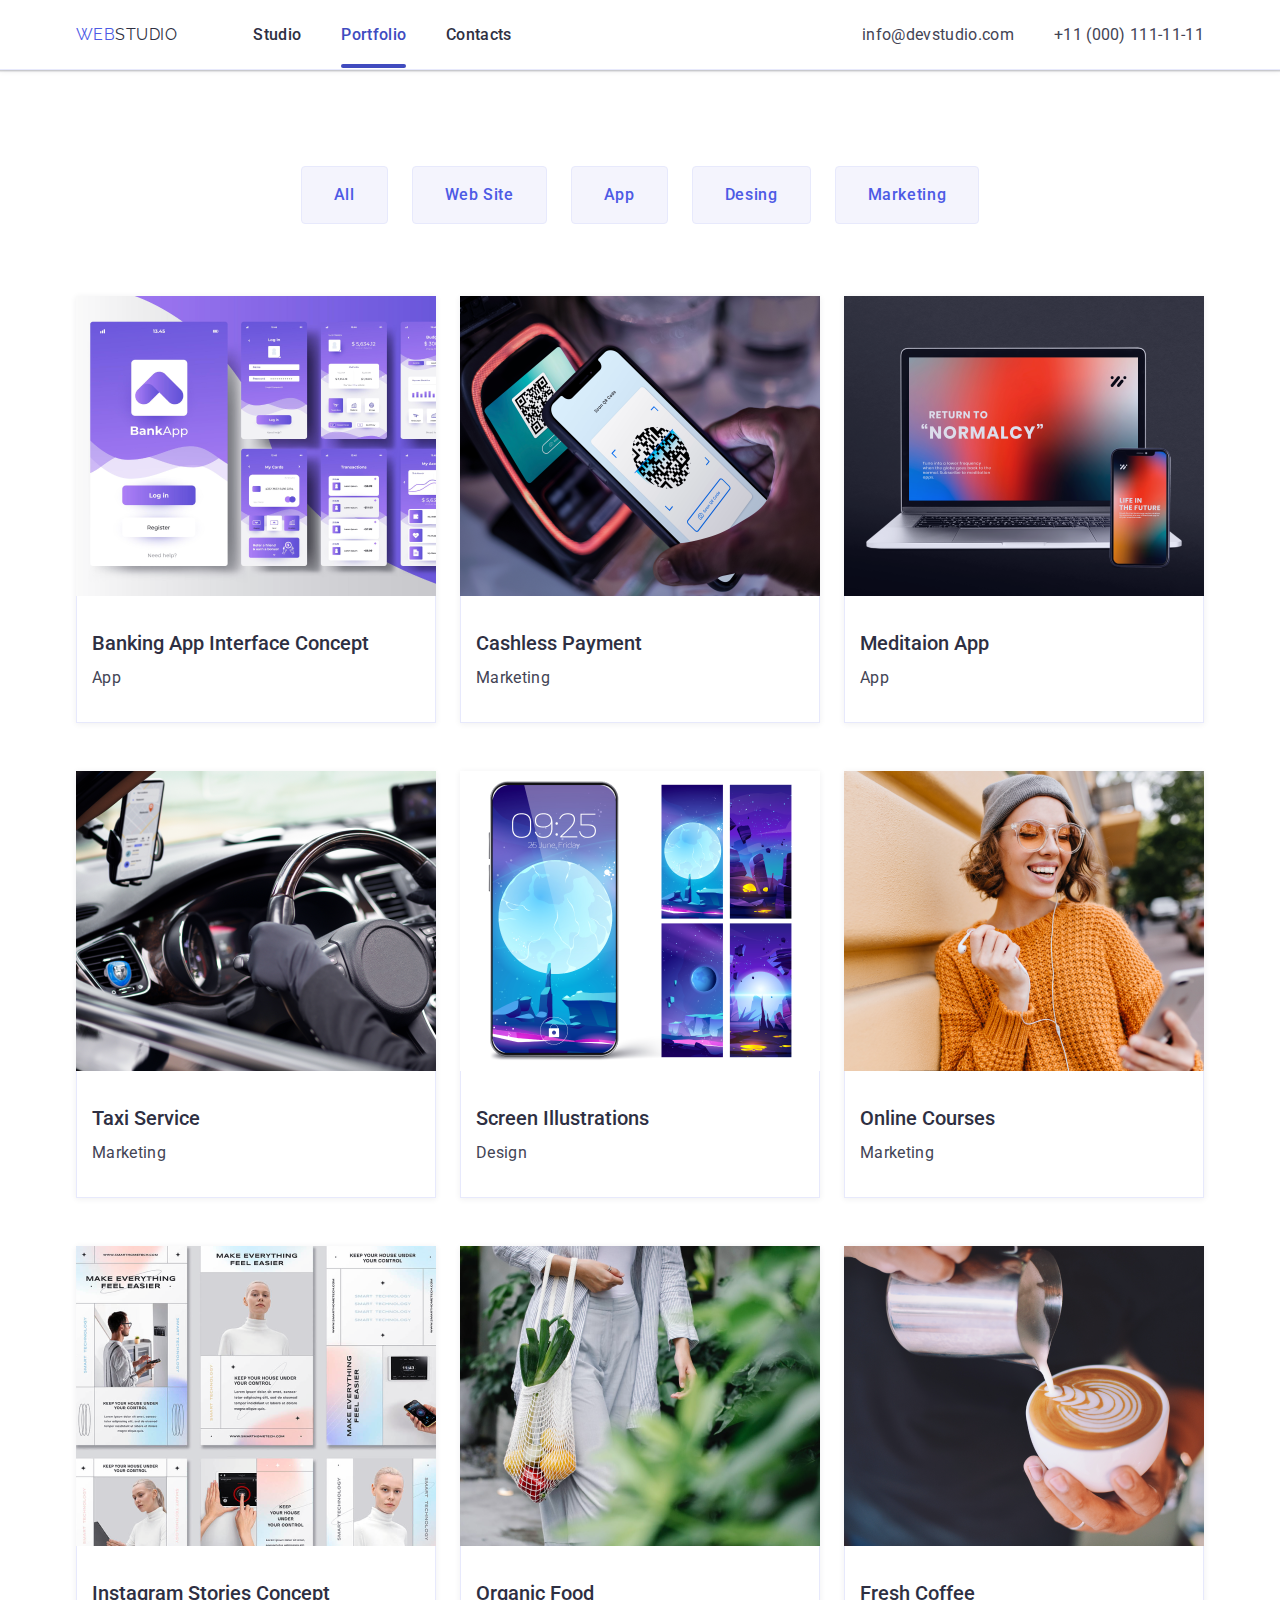
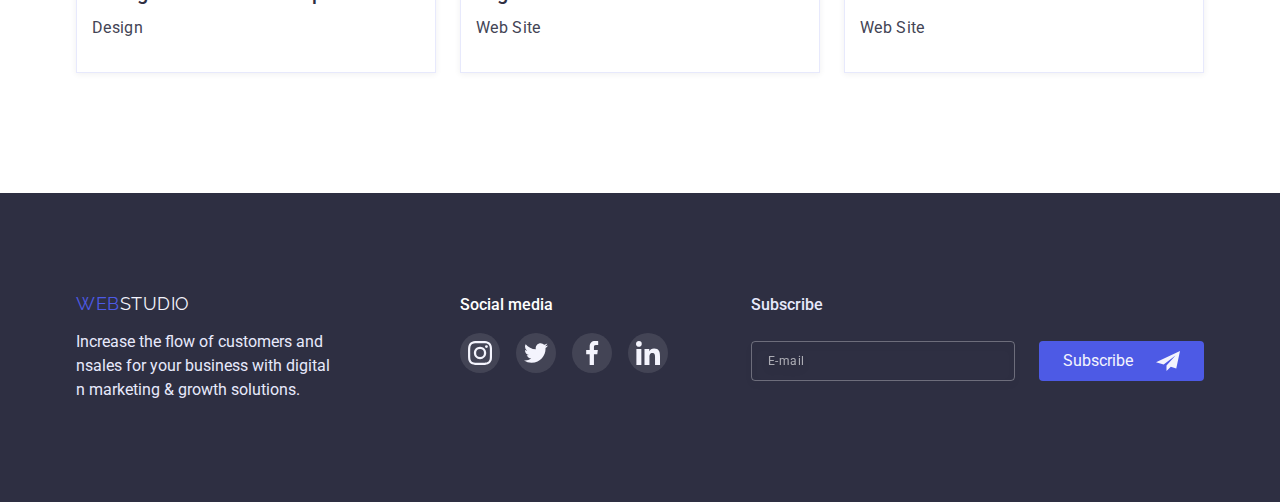
==== portfolio.html @ 45c2a382 "Initial commit" ====
<!DOCTYPE html>
<html lang="en">
<head>
    <meta charset="UTF-8">
    <meta http-equiv="X-UA-Compatible" content="IE=edge">
    <meta name="viewport" content="width=device-width, initial-scale=1.0">
    <title>Portfolio</title>
    <link rel="preconnect" href="https://fonts.googleapis.com">
    <link rel="preconnect" href="https://fonts.gstatic.com" crossorigin>
    <link href="https://fonts.googleapis.com/css2?family=Raleway:wght@800&family=Roboto:wght@400;500;700;900&display=swap" rel="stylesheet">
    <!--modern-normalize-->
    <link rel="stylesheet" href="https://cdn.jsdelivr.net/npm/modern-normalize@1.1.0/modern-normalize.min.css">
    <!--Custom styles-->
    <link rel="stylesheet" href="./css/styles.css">
    </head>
</head>
<body>
    <!-- Hero -->
    <header class="header">
        <div class="heder-container container">
    <nav class="nav">
      <a class="text-logo" href="./index.html"> 
      <span class="span">WEB</span>STUDIO
      </a>
            <ul class="nav-list">
                <li class="nav-item"><a class="nav-link" href="./index.html">Studio</a></li>
                <li class="nav-item"><a class="nav-link current" href="./portfolio.html">Portfolio</a></li>
                <li class="nav-item"><a class="nav-link" href="">Contacts</a></li>
            </ul>
        </nav>
        <address>
            <ul class="address-list">
                <li class="address-item"><a class="address-link" href="mailto:info@devstudio.com">info@devstudio.com</a></li>
                <li class="address-item"><a class="address-link" href="tel:+110001111111">+11 (000) 111-11-11</a></li>
            </ul>
        </address>
        </div>
    </header>
    <main>
        <section class="portfolio-hero">
        <div class="container">
            <h1 class="visually-hidden">Development</h1>
            <ul class="portfolio-hero-list">
                <li class="portfolio-hero-item"><button class="portfolio-hero-btn" type="button">All</button></li>
                <li class="portfolio-hero-item"><button class="portfolio-hero-btn" type="button">Web Site</button></li>
                <li class="portfolio-hero-item"><button class="portfolio-hero-btn" type="button">App</button></li>
                <li class="portfolio-hero-item"><button class="portfolio-hero-btn" type="button">Desing</button></li>
                <li class="portfolio-hero-item"><button class="portfolio-hero-btn" type="button">Marketing</button></li>
            </ul>
            <ul class="projects-list">
               <li class="projects-item">
                    <a class="projects-link" href="">
                    <div class="projects-card-content">
                    <img class="projects-img" src="./images/img-hw2-1/img-hw2-1-1.png" alt="baking" width="360" height="300">
                    <p class="projects-content">
                        14 Stylish and User-Friendly App Design Concepts · Task Manager App · Calorie Tracker App · Exotic Fruit Ecommerce App ·
                        Cloud Storage App
                    </div>
                    <div class="projects-item-card">
                    <h2 class="projects-title">Banking App Interface Concept</h2>
                    <p class="projects-text">App</p>
                    </div>
                    </a>
               </li>  
                <li class="projects-item">
                    <a class="projects-link" href="">
                    <div class="projects-card-content">
                    <img class="projects-img" src="./images/img-hw2-1/img-hw2-1-2.png" alt="baking" width="360" height="300">
                    <p class="projects-content">
                        14 Stylish and User-Friendly App Design Concepts · Task Manager App · Calorie Tracker App · Exotic Fruit Ecommerce App ·
                        Cloud Storage App
                    </div>
                    <div class="projects-item-card">
                    <h2 class="projects-title">Cashless Payment</h2>
                    <p class="projects-text">Marketing</p>
                    </div>
                    </a>
                </li>
                <li class="projects-item">
                    <a class="projects-link" href="">
                    <div class="projects-card-content">
                    <img class="projects-img" src="./images/img-hw2-1/img-hw2-1-3.png" alt="baking" width="360" height="300">
                    <p class="projects-content">
                        14 Stylish and User-Friendly App Design Concepts · Task Manager App · Calorie Tracker App · Exotic Fruit Ecommerce App ·
                        Cloud Storage App
                    </div>
                    <div class="projects-item-card">
                    <h2 class="projects-title">Meditaion App</h2>
                    <p class="projects-text">App</p>
                    </div>
                    </a>
                </li>
                <li class="projects-item">
                    <a class="projects-link" href="">
                    <div class="projects-card-content">
                    <img class="projects-img" src="./images/img-hw2-2/img-hw2-2-1.png" alt="baking" width="360" height="300">
                    <p class="projects-content">
                        14 Stylish and User-Friendly App Design Concepts · Task Manager App · Calorie Tracker App · Exotic Fruit Ecommerce App ·
                        Cloud Storage App
                    </div>
                    <div class="projects-item-card">
                    <h2 class="projects-title">Taxi Service</h2>
                    <p class="projects-text">Marketing</p>
                    </div>
                    </a>
                </li>
                <li class="projects-item">
                    <a class="projects-link" href="">
                    <div class="projects-card-content">
                    <img class="projects-img" src="./images/img-hw2-2/img-hw2-2-2.png" alt="baking" width="360" height="300">
                    <p class="projects-content">
                        14 Stylish and User-Friendly App Design Concepts · Task Manager App · Calorie Tracker App · Exotic Fruit Ecommerce App ·
                        Cloud Storage App
                    </div>
                    <div class="projects-item-card">
                    <h2 class="projects-title">Screen Illustrations</h2>
                    <p class="projects-text">Design</p>
                    </div>
                    </a>
                </li>
                <li class="projects-item">
                    <a class="projects-link" href="">
                    <div class="projects-card-content">
                    <img class="projects-img" src="./images/img-hw2-2/img-hw2-2-3.png" alt="baking" width="360" height="300">
                    <p class="projects-content">
                        14 Stylish and User-Friendly App Design Concepts · Task Manager App · Calorie Tracker App · Exotic Fruit Ecommerce App ·
                        Cloud Storage App
                    </div>
                    <div class="projects-item-card">
                    <h2 class="projects-title">Online Courses</h2>
                    <p class="projects-text">Marketing</p>
                    </div>
                    </a>
                </li>
                <li class="projects-item">
                    <a class="projects-link" href="">
                    <div class="projects-card-content">
                    <img class="projects-img" src="./images/img-hw2-3/img-hw2-3-1.png" alt="baking" width="360" height="300">
                    <p class="projects-content">
                        14 Stylish and User-Friendly App Design Concepts · Task Manager App · Calorie Tracker App · Exotic Fruit
                        Ecommerce App ·
                        Cloud Storage App
                    </div>
                    <div class="projects-item-card">
                    <h2 class="projects-title">Instagram Stories Concept</h2>
                    <p class="projects-text">Design</p>
                    </div>
                    </a>
                </li>
                <li class="projects-item">
                    <a class="projects-link" href="">
                    <div class="projects-card-content">
                    <img class="projects-img" src="./images/img-hw2-3/img-hw2-3-2.png" alt="baking" width="360" height="300">
                    <p class="projects-content">
                        14 Stylish and User-Friendly App Design Concepts · Task Manager App · Calorie Tracker App · Exotic Fruit Ecommerce App ·
                        Cloud Storage App
                    </div>
                    <div class="projects-item-card">
                    <h2 class="projects-title">Organic Food</h2>
                    <p class="projects-text">Web Site</p>
                    </div>
                    </a>
                </li>
                <li class="projects-item">
                    <a class="projects-link" href="">
                    <div class="projects-card-content">
                    <img class="projects-img" src="./images/img-hw2-3/img-hw2-3-3.png" alt="baking" width="360" height="300">
                    <p class="projects-content">
                        14 Stylish and User-Friendly App Design Concepts · Task Manager App · Calorie Tracker App · Exotic Fruit Ecommerce App ·
                        Cloud Storage App
                    </div>
                    <div class="projects-item-card">
                    <h2 class="projects-title">Fresh Coffee</h2>
                    <p class="projects-text">Web Site</p>
                    </div>
                    </a>
                </li>
            </ul>
        </div>
        </section>
    </main>
    <!--Footer-->
    <footer class="footer">
        <div class="container">
            <div class="footer-container">
                <a class="footer-text-logo" href="./index.html">
                    <span class="span">WEB</span>STUDIO
                </a>
                <p class="footer-text">Increase the flow of customers and nsales for your business with digital n marketing
                & growth solutions.</p>
            </div>
            <div class="footer-social">
                <h3 class="footer-social-title">Social media</h3>
                <ul class="footer-social-list">
                    <li class="footer-social-item">
                        <a href="" class="footer-social-link link">
                            <svg class="footer-social-icon" width="24" height="24">
                             <use href="./images/icons.svg#icon-instagram"></use>
                            </svg>
                        </a>
                    </li>
                    <li class="footer-social-item">
                        <a href="" class="footer-social-link link">
                            <svg class="footer-social-icon" width="24" height="24">
                                <use href="./images/icons.svg#icon-twitter"></use>
                            </svg>
                        </a>
                    </li>
                    <li class="footer-social-item">
                        <a href="" class="footer-social-link link">
                            <svg class="footer-social-icon" width="24" height="24">
                                <use href="./images/icons.svg#icon-facebook"></use>
                            </svg>
                        </a>
                    </li>
                    <li class="footer-social-item">
                        <a href="" class="footer-social-link link">
                            <svg class="sfooter-social-icon" width="24" height="24">
                                <use href="./images/icons.svg#icon-linkedin"></use>
                            </svg>
                        </a>
                    </li>
                </ul>
            </div>
            <div class="footer-subscribe">
                <h3 class="footer-subscribe-title">Subscribe</h3>
                <form class="footer-form">
                    <label>
                        <input type="email" name="subscribe-email" class="footer-form-email" placeholder="E-mail"
                        required />
                    </label>
                    <button type="submit" class="footer-form-btn btn">
                        Subscribe
                        <svg class="footer-btn-icon" width="24" height="24">
                            <use href="./images/icons.svg#icon-subscribe"></use>
                        </svg>
                    </button>
                </form>
            </div>
        </div>
    </footer>
    </body>
    </html>
---- css/styles.css ----
/* General for index and portfolio */

:root {
  --navy-blue-color: #2e2f42;
  --slate-color: #434455;
  --white-color: #fff;
  --cornflower-color: #e7e9fc;
  --iris-color: #4d5ae5;
  --ocean-color: #404bbf;
  --cloud-color: #f4f4fd;
  --light-slate-color: #8e8f99;
  --green-color: #31d0aa;
  --typical-lh: 1.5;
  --row-gap: 48px;
  --grad: linear-gradient(rgba(46, 47, 66, 0.7), rgba(46, 47, 66, 0.7));
  --grad: linear-gradient(rgba(46, 47, 66, 0.7), rgba(46, 47, 66, 0.7));
  --cubic-bezier: cubic-bezier (0.4, 0, 0.2, 1);
}

body {
  color: var(--navy-blue-color);
  font-family: "Roboto", sans-serif;
}

/* reset start */
h1,
h2,
h3,
h4,
h5,
h6,
p {
  margin: 0;
}

ul {
  margin: 0;
  padding: 0;
  list-style: none;
}

a {
  color: currentColor;
  text-decoration: none;
}

button {
  cursor: pointer;
  background-color: transparent;
  padding: 16px 32px;
  border-radius: 4px;
  margin-right: auto;
  margin-left: auto;
  border: none;
  text-align: center;
}

img {
  display: block;
  max-width: 100%;
  height: auto;
}

.visually-hidden {
  position: absolute;
  width: 1px;
  height: 1px;
  margin: -1px;
  border: 0;
  padding: 0;
  white-space: nowrap;
  clip-path: inset(100%);
  clip: rect(0 0 0 0);
  overflow: hidden;
}
/* reset end */

.container {
  width: 1158px;
  padding-left: 15px;
  padding-right: 15px;
  margin-left: auto;
  margin-right: auto;
}

.heder-container {
  display: flex;
  align-items: center;
}

.header {
  border-bottom: 1px solid var(--cornflower-color);
  box-shadow: 0px 2px 1px rgba(46, 47, 66, 0.08),
    0px 1px 1px rgba(46, 47, 66, 0.16), 0px 1px 6px rgba(46, 47, 66, 0.08);
}

.nav {
  display: flex;
  align-items: center;
}

.text-logo {
  color: var(--navy-blue-color);
  font-family: "Raleway", sans-serif;
  line-height: 1.33;
  letter-spacing: 0.03em;
  text-transform: uppercase;
  text-decoration: none;
  padding-bottom: 24px;
  padding-top: 24px;
  margin-right: 76px;
}

.nav .text-logo {
}

.span {
  color: var(--iris-color);
}

.nav-list {
  display: flex;
  list-style-type: none;
  gap: 40px;
}

.nav-item {
}

.nav-link {
  color: var(--navy-blue-color);
  font-weight: 500;
  font-size: 16px;
  line-height: var(--typical-lh);
  letter-spacing: 0.02em;
  text-decoration: none;
  padding-bottom: 24px;
  padding-top: 24px;
  position: relative;

  transition-property: color, background-color;
  transition-duration: 250ms;
  transition-timing-function: cubic-bezier(0.4, 0, 0.2, 1);
  transition-delay: 0ms;
}

.nav-link.current::after {
  content: "";
  display: block;
  position: absolute;
  width: 100%;
  height: 4px;
  background-color: var(--ocean-color);
  border-radius: 2px;
  bottom: 0;
}

.nav-link:hover,
.nav-link:focus {
  color: var(--ocean-color);
  color: var(--ocean-color);
}

.current {
  color: var(--ocean-color);
}

address {
  margin-left: auto;
}
.address-link:hover,
.address-link:focus {
  color: var(--ocean-color);
}
.address-list {
  display: flex;
  list-style-type: none;

  gap: 40px;
}

.address-item {
}

.address-link {
  color: var(--slate-color);
  font-style: normal;
  line-height: var(--typical-lh);
  letter-spacing: 0.02em;
  text-decoration: none;
  padding-bottom: 24px;
  padding-top: 24px;
}

/* For index */

/* Hero */

.hero {
  max-width: 1440px;
  margin: auto;
  margin: auto;
  background-color: var(--navy-blue-color);
  background-image: var(--grad), url(../images/img-hw-4/hero-img.jpg);
  background-repeat: no-repeat;
  background-position: center;
  background-size: cover;
  padding-top: 188px;
  padding-bottom: 188px;
}

.hero-title {
  color: var(--white-color);
  font-size: 56px;
  line-height: 1.07;
  text-align: center;
  letter-spacing: 0.02em;
  margin-bottom: 48px;
  max-width: 496px;
  margin-left: auto;
  margin-right: auto;
}

.hero .container {
  display: flex;
  align-items: center;
  flex-direction: column;
}

.hero-btn {
  color: var(--white-color);
  font-family: inherit;
  font-weight: 500;
  font-size: 16px;
  line-height: var(--typical-lh);
  background-color: var(--iris-color);
  align-items: center;
  letter-spacing: 0.04em;
  cursor: pointer;

  transition-property: color, background-color;
  transition-duration: 250ms;
  transition-timing-function: cubic-bezier(0.4, 0, 0.2, 1);
  transition-delay: 0ms;
}

.hero-btn:hover,
.hero-btn:focus {
  color: var(--white-color);
  background-color: var(--ocean-color);
}

/* About */

.about {
  padding-top: 120px;
  padding-bottom: 120px;
}

.about-list {
  display: flex;
  list-style-type: none;
  gap: 24px;
}

.about-item {
  width: 264px;
}

.about-item-icon-backg {
  background: var(--cloud-color);
  min-width: 264px;
  min-height: 112px;
  display: flex;
  align-items: center;
  justify-content: center;
  margin-bottom: 8px;
}

.about-item-icon {
}

.about-title {
  font-weight: 500;
  font-size: 20px;
  line-height: 1.2;
  letter-spacing: 0.02em;
  margin-bottom: 8px;
}

.about-text {
  line-height: var(--typical-lh);
  letter-spacing: 0.02em;
  color: var(--slate-color);
}

/* Types */

.types {
  padding-bottom: 120px;
}

.types-title {
  font-size: 36px;
  line-height: 1.11;
  text-align: center;
  letter-spacing: 0.02em;
  text-transform: capitalize;
  margin-bottom: 72px;
}

.types-list {
  display: flex;
  list-style-type: none;
  gap: 24px;
  justify-content: none;
}

.types-item {
}

.types-img {
}

/* Team */

.team {
  padding-top: 120px;
  padding-bottom: 120px;
  background: var(--cloud-color);
}

.team-toptitle {
  font-size: 36px;
  line-height: 1.11;
  text-align: center;
  text-transform: capitalize;
  margin-bottom: 72px;
}

.team-list {
  display: flex;
  list-style-type: none;
  gap: 24px;
}

.team-item {
  display: block;
  height: 428px;
  background: var(--white-color);
  box-shadow: 0px 1px 6px rgba(46, 47, 66, 0.07),
    0px 1px 1px rgba(46, 47, 66, 0.14), 0px 2px 1px rgba(46, 47, 66, 0.07);
  border-radius: 0px 0px 4px 4px;
  width: calc((100% - 72px) / 4);
}

.team-img {
}

.team-card {
  padding: 32px 16px;
  text-align: center;
  border: 1px solid var(--cornflower-color);
}

.team-title {
  font-weight: 500;
  font-size: 20px;
  line-height: 1.2;
  color: var(--navy-blue-color);
  margin-bottom: 8px;
}

.team-text {
  line-height: var(--typical-lh);
  letter-spacing: 0.02em;
  color: var(--slate-color);
  margin-bottom: 8px;
}

.social {
  display: flex;
  gap: 24px;
}

.social-item {
  width: 40px;
  height: 40px;
}
.social-link {
  display: flex;
  justify-content: center;
  align-items: center;
  width: 100%;
  height: 100%;
  border-radius: 50%;
  background-color: var(--iris-color);

  transition-property: color, background-color;
  transition-duration: 250ms;
  transition-timing-function: cubic-bezier(0.4, 0, 0.2, 1);
  transition-delay: 0ms;
}

.social-icon {
  fill: var(--cloud-color);
}

.social-link:hover,
.social-link:focus {
  background-color: var(--ocean-color);
}

/* Customers */

.customers-section {
  padding-top: 130px;
  padding-bottom: 120px;
}

.customers-title {
  color: var(--navy-blue-color);
  font-size: 36px;
  line-height: 1.11;
  text-align: center;
  margin-bottom: 72px;
}

.customers-list {
  display: flex;
  align-items: center;
  justify-content: center;
  gap: 24px;
}

.customers-item {
  width: 168px;
  height: 88px;
}

.customers-link {
  display: flex;
  align-items: center;
  justify-content: center;
  border: 1px solid var(--light-slate-color);
  border-radius: 4px;
  width: 100%;
  height: 100%;
  color: var(--light-slate-color);

  transition-property: color, background-color;
  transition-duration: 250ms;
  transition-timing-function: cubic-bezier(0.4, 0, 0.2, 1);
  transition-delay: 0ms;
}

.customers-icon {
  fill: currentColor;
}

.customers-link:hover,
.customers-link:focus {
  border-color: var(--ocean-color);
  color: var(--ocean-color);
}

/* For portfolio */

.portfolio-hero {
  padding-top: 96px;
  padding-bottom: 120px;
}

.portfolio-hero-list {
  display: flex;
  justify-content: center;
  list-style-type: none;
  gap: 24px;
  margin-bottom: 72px;
}

.portfolio-hero-item {
  gap: 24px;
}

.portfolio-hero-btn {
  font-family: inherit;
  font-weight: 500;
  font-size: 16px;
  line-height: var(--typical-lh);
  display: flex;
  align-items: center;
  text-align: center;
  letter-spacing: 0.04em;
  color: var(--iris-color);
  background: var(--cloud-color);
  border: 1px solid var(--cornflower-color);
  border-radius: 4px;
  cursor: pointer;
  min-width: 69px;

  transition-property: color, background-color;
  transition-duration: 250ms;
  transition-timing-function: cubic-bezier(0.4, 0, 0.2, 1);
  transition-delay: 0ms;
}

.portfolio-hero-btn:hover,
.portfolio-hero-btn:focus {
  color: var(--white-color);
  background-color: var(--ocean-color);
  box-shadow: 0px 2px 2px rgba(0, 0, 0, 0.12);
  border: 1px solid var(--ocean-color);
}

.projects-list {
  padding: 0;
  list-style: none;
  display: flex;
  flex-wrap: wrap;
  margin-top: -48px;
  margin-left: -24px;
}

.projects-item {
  flex-basis: calc((100% (24px * 2)) / 3);
  background: var(--white-color);
  box-shadow: 0px 1px 6px rgba(46, 47, 66, 0.08);
  outline-offset: -1px;
  max-width: 360px;
  margin-top: 48px;
  margin-left: 24px;
  transition-property: color, background-color;
  transition-duration: 250ms;
  transition-timing-function: cubic-bezier(0.4, 0, 0.2, 1);
  transition-delay: 0ms;
  transition: box-shadow 250ms var(--cubic-bezier);
}

.projects-item:hover,
.projects-item:focus {
  cursor: pointer;
  box-shadow: 0px 1px 6px rgba(46, 47, 66, 0.08),
    0px 1px 1px rgba(46, 47, 66, 0.16), 0px 2px 1px rgba(46, 47, 66, 0.08);
}

.projects-link {
}

.projects-card-content {
  position: relative;
  overflow: hidden;
}

.projects-img {
}

.projects-content {
  position: absolute;
  top: 0;
  font-size: 18px;
  line-height: 1.5;
  color: var(--white-color);
  background-color: var(--iris-color);
  padding: 40px;
  height: 100%;
  transform: translate(100%);
  transition: transform 250ms var(--cubic-bezier);
  overflow: auto;

  transform: translateY(100%);
  transition-duration: 250ms;
  transition-timing-function: cubic-bezier(0.4, 0, 0.2, 1);
  transition-delay: 0ms;
}

.projects-item:hover .projects-content {
  transform: translateY(0%);
}

.projects-item-card {
  padding-left: 15px;
  padding-right: 16px;
  padding-top: 32px;
  padding-bottom: 32px;
  border: 1px solid var(--cornflower-color);
  border-top: none;
}

.projects-title {
  font-weight: 500;
  font-size: 20px;
  line-height: var(--typical-lh);

  font-weight: 500;
  font-size: 20px;
  color: var(--navy-blue-color);
}

.projects-text {
  line-height: var(--typical-lh);
  letter-spacing: 0.02em;
  color: var(--slate-color);
  margin-top: 8px;
}

/* Footer */

.footer {
  background-color: var(--navy-blue-color);
  color: var(--cornflower-color);
  padding-top: 100px;
  padding-bottom: 100px;
  line-height: 1.5;
}

.footer-text-logo {
  font-family: "Raleway", sans-serif;
  font-size: 18px;
  line-height: 1.17;
  display: flex;
  align-items: center;
  letter-spacing: 0.03em;
  text-transform: uppercase;
  text-decoration: none;
  color: var(--cloud-color);
  margin-bottom: 16px;
}

.footer-text {
  line-height: var(--typical-lh);
  color: var(--cornflower-color);
  width: 264px;
}

.footer .container {
  display: flex;
  align-items: baseline;
}

.footer-container {
  width: 264px;
  margin-right: 120px;
}

.footer-social-title {
}

.footer-social {
  display: flex;
  flex-direction: column;
  flex-wrap: wrap;
}

.footer-social-title {
  color: var(--white-color);
  font-weight: 500;
  font-size: 16px;
  margin-bottom: 16px;
}

.footer-social-list {
  display: flex;
  align-items: center;
  justify-content: center;
  gap: 16px;
}

.footer-social-item {
  width: 40px;
  height: 40px;
  background: rgba(255, 255, 255, 0.1);
  border-radius: 50%;
  transform: background-color 250ms cubic-bezier(0.4, 0, 0.2, 1);
}

.footer-social-item:hover,
.footer-social-item:focus {
  background-color: var(--green-color);
}

.footer-social-link {
  width: 100%;
  height: 100%;
  display: flex;
  justify-content: center;
  align-items: center;
}

.footer-social-icon {
  fill: var(--cloud-color);
}

/* FOOTER FORM */
.footer-subscribe {
    margin-left: auto;
}

.footer-subscribe-title {
  display: block;
  font-weight: 500;
  font-size: 16px;
  margin-bottom: 24px;
}

.footer-form {
  display: flex;
  width: 453px;
}

.footer-form-email {
  width: 264px;
  height: 40px;
  font-size: 12px;
  line-height: 2;
  letter-spacing: 0.04em;
  color: inherit;
  padding: 8px 16px;
  background-color: transparent;
  border: 1px solid rgba(255, 255, 255, 0.3);
  filter: drop-shadow(0px 4px 4px rgba(0, 0, 0, 0.15));
  border-radius: 4px;
  outline: none;
  margin-right: 24px;
  transition: border-color var(--ocean-color);
}

.footer-form-email:focus {
  border-color: var(--ocean-color);
}

.footer-form-email::placeholder {
  color: rgba(255, 255, 255, 0.6);
}

.footer-form-btn {
  display: flex;
  font-family: inherit;
  justify-content: space-between;
  align-items: center;
  width: 165px;
  height: 40px;
  background-color: var(--iris-color);
  padding: 8px 24px;
  align-self: end;
  color: var(--cloud-color);
  transition: background-color 250ms cubic-bezier(0.4, 0, 0.2, 1);
}

.footer-btn-icon {
  fill: currentColor;
}

/* MODAL */

.backdrop {
  position: fixed;
  top: 0;
  width: 100%;
  height: 100%;
  background-color: rgba(46, 47, 66, 0.4);
  transition: opacity 250ms cubic-bezier(0.4, 0, 0.2, 1),
    visibility 250ms cubic-bezier(0.4, 0, 0.2, 1);
}

.is-hidden {
  opacity: 0;
  visibility: hidden;
  pointer-events: none;
}

.modal {
  position: absolute;
  top: 50%;
  left: 50%;
  transform: translate(-50%, -50%) scale(1);
  min-width: 408px;
  min-height: 576px;
  background-color: #fcfcfc;
  box-shadow: 0px 1px 1px rgba(0, 0, 0, 0.14), 0px 1px 3px rgba(0, 0, 0, 0.12),
    0px 2px 1px rgba(0, 0, 0, 0.2);
  border-radius: 4px;
  padding: 24px;
  transition: transform 250ms var(--cubic-bezier),
    opacity 250ms var(--cubic-bezier);
}

.backdrop.is-hidden .modal {
  transform: translate(-50%, -50%) scale(0);
}

.modal-close {
  width: 24px;
  height: 24px;
  border: 1px solid rgba(0, 0, 0, 0.1);
  border-radius: 50%;
  background-color: var(--cornflower-color);
  display: block;
  fill: currentColor;
  position: absolute;
  padding: 0;
  top: 24px;
  right: 24px;
  transition: opacity 250ms cubic-bezier(0.4, 0, 0.2, 1),
    visibility 250ms cubic-bezier(0.4, 0, 0.2, 1);
}

.modal-btn:hover,
.modal-btn:focus {
  background-color: var(--ocean-color);
  color: var(--white-color);
}

.close-icon {
  display: block;
  margin: auto;
  justify-content: center;
}

/* INPUT */
.modal-title {
  font-weight: 500;
  font-size: 16px;
  line-height: 1.5;
  text-align: center;
  letter-spacing: 0.2;
  color: var(--navy-blue-color);
  padding-top: 72px;
  margin-bottom: 14px;
}

.modal-form {
  box-sizing: border-box;
}

.modal-field {
  position: relative;
  margin-bottom: 8px;
}

.modal-input-text {
  font-size: 12px;
  line-height: 1.33;
  letter-spacing: 0.04em;
  color: var(--light-slate-color);
}

.input-wrap {
  position: relative;
  margin-top: 4px;
}

.modal-input {
  font-size: 12px;
  line-height: 1.33;
  letter-spacing: 0.04em;
  color: #000000;
  width: 100%;
  height: 40px;
  border: 1px solid rgba(33, 33, 33, 0.2);
  border-radius: 4px;
  padding: 8px 16px 8px 38px;
  outline: transparent;
  transition: border-color color 250ms cubic-bezier(0.4, 0, 0.2, 1);
}

.modal-input-icon {
  position: absolute;
  left: 16px;
  top: 50%;
  transform: translateY(-50%);
  fill: var(--navy-blue-color);
  transition: fill 250ms cubic-bezier(0.4, 0, 0.2, 1);
}

.modal-comment {
  width: 100%;
  height: 120px;
  border: 1px solid rgba(33, 33, 33, 0.2);
  border-radius: 4px;
  font-size: 12px;
  line-height: 1.33;
  letter-spacing: 0.04em;
  color: #000000;
  outline: transparent;
  padding: 10px;
  resize: none;
  transition: border-color 250ms cubic-bezier(0.4, 0, 0.2, 1);
  margin-top: 4px;
}

.modal-input:focus {
  border-color: var(--iris-color);
}

.modal-input:focus + .modal-input-icon {
  fill: var(--iris-color);
}

.modal-comment::placeholder {
  color: rgba(117, 117, 117, 0.5);
}

.modal-comment:focus {
  border-color: var(--iris-color);
}

.modal-chek {
  position: absolute;
  width: 1px;
  height: 1px;
  margin: -1px;
  border: 0;
  padding: 0;
  white-space: nowrap;
  clip-path: inset(100%);
  clip: rect(0 0 0 0);
  overflow: hidden;
}

.chek-text {
  font-size: 12px;
  line-height: 1.33;
  letter-spacing: 0.04em;
  color: #757575;
  display: flex;
  align-items: center;
  position: relative;
  margin-top: 16px;
}

.chek-text span {
  display: flex;
  align-items: center;
  justify-content: center;
  width: 16px;
  height: 16px;
  border: 1.25px solid var(--navy-blue-color);
  border-radius: 2px;
  margin-right: 8px;
  transition: background-color 250ms cubic-bezier(0.4, 0, 0.2, 1),
    border 250ms cubic-bezier(0.4, 0, 0.2, 1);
  fill: transparent;
}

.modal-chek:checked + .chek-text span {
  background-color: var(--ocean-color);
  border: none;
  fill: var(--cloud-color);
}

.chek-icon {
}

.policy-link {
  color: var(--iris-color);
  text-decoration: underline;
  cursor: pointer;
}

.modal-send-btn {
  color: var(--white-color);
  background-color: var(--iris-color);
  width: 169px;
  height: 56px;
  margin-right: auto;
  margin-left: auto;
  display: block;
  padding: 16px 32px;
  margin: 24px auto 0;
}
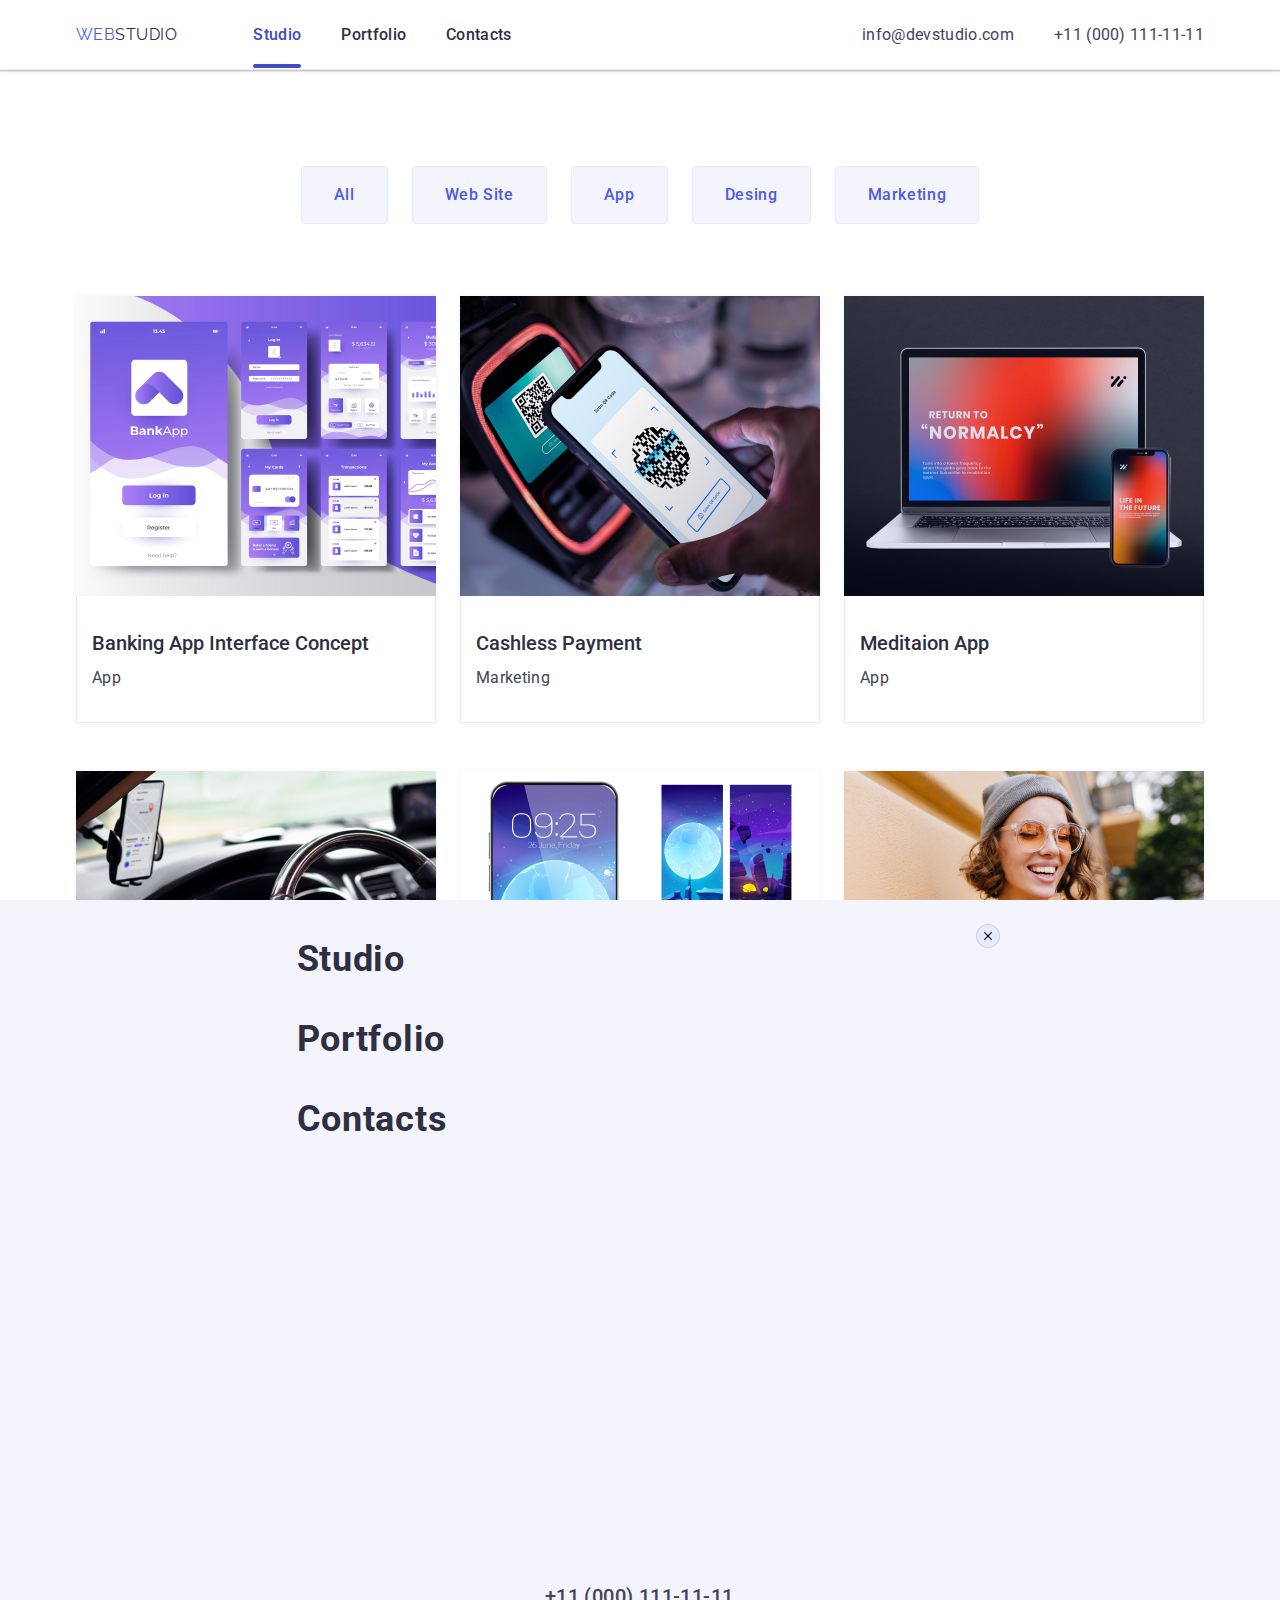
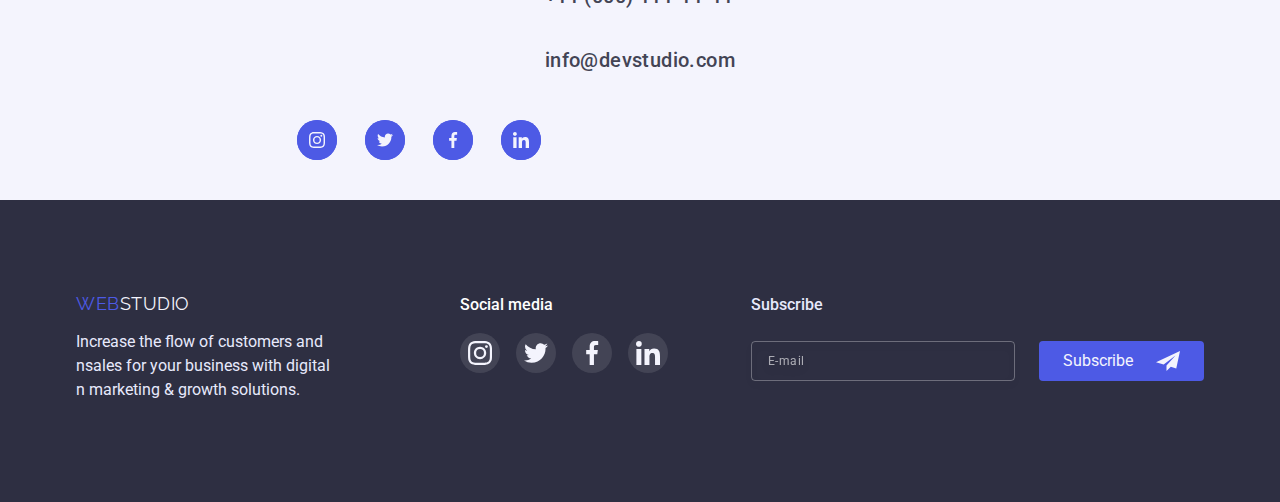
==== commit d5ccb11a: "hw-07" ====
--- a/portfolio.html
+++ b/portfolio.html
@@ -15,27 +15,105 @@
     </head>
 </head>
 <body>
-    <!-- Hero -->
+    <!-- Header section -->
     <header class="header">
         <div class="heder-container container">
-    <nav class="nav">
-      <a class="text-logo" href="./index.html"> 
-      <span class="span">WEB</span>STUDIO
-      </a>
-            <ul class="nav-list">
-                <li class="nav-item"><a class="nav-link" href="./index.html">Studio</a></li>
-                <li class="nav-item"><a class="nav-link current" href="./portfolio.html">Portfolio</a></li>
-                <li class="nav-item"><a class="nav-link" href="">Contacts</a></li>
-            </ul>
-        </nav>
-        <address>
-            <ul class="address-list">
-                <li class="address-item"><a class="address-link" href="mailto:info@devstudio.com">info@devstudio.com</a></li>
-                <li class="address-item"><a class="address-link" href="tel:+110001111111">+11 (000) 111-11-11</a></li>
-            </ul>
-        </address>
+            <nav class="nav">
+                <a class="text-logo" href="./index.html">
+                    <span class="span">WEB</span>STUDIO
+                </a>
+                <ul class="nav-list">
+                    <li class="nav-item">
+                        <a class="nav-link current" href="./index.html">Studio</a>
+                    </li>
+                    <li class="nav-item">
+                        <a class="nav-link" href="./portfolio.html">Portfolio</a>
+                    </li>
+                    <li class="nav-item"><a class="nav-link" href="">Contacts</a></li>
+                </ul>
+            </nav>
+            <address>
+                <ul class="address-list">
+                    <li class="address-item">
+                        <a class="address-link" href="mailto:info@devstudio.com">info@devstudio.com</a>
+                    </li>
+                    <li class="address-item">
+                        <a class="address-link" href="tel:+110001111111">+11 (000) 111-11-11</a>
+                    </li>
+                </ul>
+            </address>
+            <!-- mob-menu-button -->
+            <button type="button" class="button menu-button js-open-menu">
+                <svg class="menu-burger-icon" width="32" height="22">
+                    <use href="./images/icons.svg#icon-charm_menu-hamburger"></use>
+                </svg>
+            </button>
+        </div>
+        <!-- mob-menu -->
+        <div class="mob-menu js-menu-container">
+            <div class="mob-container">
+                <button class="button mob-close-button js-close-menu" type="button">
+                    <svg class="mob-close-icon" width="8" height="8">
+                        <use href="./images/icons.svg#icon-close"></use>
+                    </svg>
+                </button>
+                <ul class="list mob-item-list">
+                    <li class="mob-item">
+                        <a href="index.html" target="_self" rel="noreferrer noopener" class="link mob-link">Studio</a>
+                    </li>
+                    <li class="mob-item">
+                        <a href="portfolio.html" target="_self" rel="noreferrer noopener"
+                            class="link mob-link">Portfolio</a>
+                    </li>
+                    <li class="mob-item">
+                        <a href="contacts.html" target="_self" rel="noreferrer noopener" class="link mob-link">Contacts</a>
+                    </li>
+                </ul>
+    
+                <div class="mob-menu-wrap">
+                    <address class="mob-address">
+                        <ul class="list mob-address-list">
+                            <li class="mob-address-item">
+                                <a class="link mob-tel-link" href="tel:+110001111111">+11 (000) 111-11-11</a>
+                            </li>
+                            <li class="mob-address-item">
+                                <a class="link mob-email-link" href="mailto:info@devstudio.com">info@devstudio.com</a>
+                            </li>
+                        </ul>
+                    </address>
+                    <ul class="mob-soc-list list">
+                        <li class="mob-soc-item">
+                            <a href="" class="mob-soc-link link">
+                                <svg class="mob-soc-icon" width="16" height="16">
+                                    <use href="./images/icons.svg#icon-instagram"></use>
+                                </svg>
+                            </a>
+                        </li>
+                        <li class="mob-soc-item">
+                            <a href="" class="mob-soc-link link">
+                                <svg class="mob-soc-icon" width="16" height="16">
+                                    <use href="./images/icons.svg#icon-twitter"></use>
+                                </svg>
+                            </a>
+                        </li>
+                        <li class="mob-soc-item">
+                            <a href="" class="mob-soc-link link">
+                                <svg class="mob-soc-icon" width="16" height="16">
+                                    <use href="./images/icons.svg#icon-facebook"></use>
+                                </svg></a>
+                        </li>
+                        <li class="mob-soc-item">
+                            <a href="" class="mob-soc-link link">
+                                <svg class="mob-soc-icon" width="16" height="16">
+                                    <use href="./images/icons.svg#icon-linkedin"></use>
+                                </svg></a>
+                        </li>
+                    </ul>
+                </div>
+            </div>
         </div>
     </header>
+    <!-- Hero -->
     <main>
         <section class="portfolio-hero">
         <div class="container">
@@ -51,7 +129,7 @@
                <li class="projects-item">
                     <a class="projects-link" href="">
                     <div class="projects-card-content">
-                    <img class="projects-img" src="./images/img-hw2-1/img-hw2-1-1.png" alt="baking" width="360" height="300">
+                    <img class="projects-img" src="./images/img-hw2-1/img-hw2-1-1.png" alt="baking">
                     <p class="projects-content">
                         14 Stylish and User-Friendly App Design Concepts · Task Manager App · Calorie Tracker App · Exotic Fruit Ecommerce App ·
                         Cloud Storage App
@@ -61,11 +139,11 @@
                     <p class="projects-text">App</p>
                     </div>
                     </a>
-               </li>  
-                <li class="projects-item">
-                    <a class="projects-link" href="">
-                    <div class="projects-card-content">
-                    <img class="projects-img" src="./images/img-hw2-1/img-hw2-1-2.png" alt="baking" width="360" height="300">
+                </li>  
+                <li class="projects-item">
+                    <a class="projects-link" href="">
+                    <div class="projects-card-content">
+                    <img class="projects-img" src="./images/img-hw2-1/img-hw2-1-2.png" alt="baking">
                     <p class="projects-content">
                         14 Stylish and User-Friendly App Design Concepts · Task Manager App · Calorie Tracker App · Exotic Fruit Ecommerce App ·
                         Cloud Storage App
@@ -79,7 +157,7 @@
                 <li class="projects-item">
                     <a class="projects-link" href="">
                     <div class="projects-card-content">
-                    <img class="projects-img" src="./images/img-hw2-1/img-hw2-1-3.png" alt="baking" width="360" height="300">
+                    <img class="projects-img" src="./images/img-hw2-1/img-hw2-1-3.png" alt="baking">
                     <p class="projects-content">
                         14 Stylish and User-Friendly App Design Concepts · Task Manager App · Calorie Tracker App · Exotic Fruit Ecommerce App ·
                         Cloud Storage App
@@ -93,7 +171,7 @@
                 <li class="projects-item">
                     <a class="projects-link" href="">
                     <div class="projects-card-content">
-                    <img class="projects-img" src="./images/img-hw2-2/img-hw2-2-1.png" alt="baking" width="360" height="300">
+                    <img class="projects-img" src="./images/img-hw2-2/img-hw2-2-1.png" alt="baking">
                     <p class="projects-content">
                         14 Stylish and User-Friendly App Design Concepts · Task Manager App · Calorie Tracker App · Exotic Fruit Ecommerce App ·
                         Cloud Storage App
@@ -107,7 +185,7 @@
                 <li class="projects-item">
                     <a class="projects-link" href="">
                     <div class="projects-card-content">
-                    <img class="projects-img" src="./images/img-hw2-2/img-hw2-2-2.png" alt="baking" width="360" height="300">
+                    <img class="projects-img" src="./images/img-hw2-2/img-hw2-2-2.png" alt="baking">
                     <p class="projects-content">
                         14 Stylish and User-Friendly App Design Concepts · Task Manager App · Calorie Tracker App · Exotic Fruit Ecommerce App ·
                         Cloud Storage App
@@ -121,7 +199,7 @@
                 <li class="projects-item">
                     <a class="projects-link" href="">
                     <div class="projects-card-content">
-                    <img class="projects-img" src="./images/img-hw2-2/img-hw2-2-3.png" alt="baking" width="360" height="300">
+                    <img class="projects-img" src="./images/img-hw2-2/img-hw2-2-3.png" alt="baking">
                     <p class="projects-content">
                         14 Stylish and User-Friendly App Design Concepts · Task Manager App · Calorie Tracker App · Exotic Fruit Ecommerce App ·
                         Cloud Storage App
@@ -135,7 +213,7 @@
                 <li class="projects-item">
                     <a class="projects-link" href="">
                     <div class="projects-card-content">
-                    <img class="projects-img" src="./images/img-hw2-3/img-hw2-3-1.png" alt="baking" width="360" height="300">
+                    <img class="projects-img" src="./images/img-hw2-3/img-hw2-3-1.png" alt="baking">
                     <p class="projects-content">
                         14 Stylish and User-Friendly App Design Concepts · Task Manager App · Calorie Tracker App · Exotic Fruit
                         Ecommerce App ·
@@ -150,7 +228,7 @@
                 <li class="projects-item">
                     <a class="projects-link" href="">
                     <div class="projects-card-content">
-                    <img class="projects-img" src="./images/img-hw2-3/img-hw2-3-2.png" alt="baking" width="360" height="300">
+                    <img class="projects-img" src="./images/img-hw2-3/img-hw2-3-2.png" alt="baking">
                     <p class="projects-content">
                         14 Stylish and User-Friendly App Design Concepts · Task Manager App · Calorie Tracker App · Exotic Fruit Ecommerce App ·
                         Cloud Storage App
@@ -164,7 +242,7 @@
                 <li class="projects-item">
                     <a class="projects-link" href="">
                     <div class="projects-card-content">
-                    <img class="projects-img" src="./images/img-hw2-3/img-hw2-3-3.png" alt="baking" width="360" height="300">
+                    <img class="projects-img" src="./images/img-hw2-3/img-hw2-3-3.png" alt="baking">
                     <p class="projects-content">
                         14 Stylish and User-Friendly App Design Concepts · Task Manager App · Calorie Tracker App · Exotic Fruit Ecommerce App ·
                         Cloud Storage App
--- a/css/styles.css
+++ b/css/styles.css
@@ -73,16 +73,29 @@
   clip: rect(0 0 0 0);
   overflow: hidden;
 }
-/* reset end */
 
 .container {
-  width: 1158px;
+  /*max-width: 1158px;*/
+  min-width: 320px;
+  max-width: 428px;
   padding-left: 15px;
   padding-right: 15px;
   margin-left: auto;
   margin-right: auto;
 }
 
+@media screen and (min-width: 768px) {
+  .container {
+    max-width: 768px;
+  }
+}
+
+@media screen and (min-width: 1200px) {
+  .container {
+    max-width: 1158px;
+  }
+}
+  
 .heder-container {
   display: flex;
   align-items: center;
@@ -124,6 +137,12 @@
   gap: 40px;
 }
 
+@media screen and (min-width: 320px) and (max-width: 767px) {
+  .nav-list {
+    display: none;
+  }
+}
+
 .nav-item {
 }
 
@@ -166,8 +185,22 @@
 }
 
 address {
-  margin-left: auto;
-}
+  margin-left: 0;
+}
+
+
+@media screen and (min-width: 768px) {
+  address {
+    margin-left: 118px;
+  }
+}
+
+@media screen and (min-width: 1200px) {
+  address {
+    margin-left: auto;
+  }
+}
+
 .address-link:hover,
 .address-link:focus {
   color: var(--ocean-color);
@@ -175,8 +208,26 @@
 .address-list {
   display: flex;
   list-style-type: none;
-
   gap: 40px;
+}
+
+@media screen and (min-width: 320px) and (max-width: 767px) {
+  .address-list {
+    display: none;
+  }
+}
+
+@media screen and (min-width: 768px) {
+  .address-list {
+    flex-wrap: wrap;
+    gap: 4px;
+  }
+}
+
+@media screen and (min-width: 1200px) {
+  .address-list {
+    gap: 40px;
+  }
 }
 
 .address-item {
@@ -188,8 +239,201 @@
   line-height: var(--typical-lh);
   letter-spacing: 0.02em;
   text-decoration: none;
-  padding-bottom: 24px;
-  padding-top: 24px;
+  padding-bottom: 8px;
+  padding-top: 8px;
+}
+
+/* MOB */
+
+.menu-button {
+  padding: 0;
+  background-color: transparent;
+  border: none;
+  line-height: 0;
+  margin-right: 0;
+}
+
+@media screen and (min-width: 768px) {
+  .menu-button {
+    display: none;
+  }
+}
+
+.menu-burger-icon:hover,
+.menu-burger-icon:focus {
+  stroke: var(--cloud-color);
+}
+
+.menu-burger-icon {
+  stroke: var(--navy-blue-color);
+}
+
+.mob-menu {
+  position: fixed;
+  top: 0;
+  left: 0;
+  width: 100%;
+  height: 100vh;
+  z-index: 1;
+  overflow-y: auto;
+  background-color: var(--cloud-color);
+  transition: transform 250ms cubic-bezier(0.4, 0, 0.2, 1);
+  transform: translatey(100%);
+}
+
+.mob-menu.is-open {
+  transform: translatey(0);
+}
+
+.mob-container {
+  height: 100%;
+  width: 100%;
+  max-width: 767px;
+
+  padding-left: 40px;
+  padding-right: 40px;
+  padding-top: 40px;
+  padding-bottom: 40px;
+  display: flex;
+  flex-direction: column;
+  justify-content: space-between;
+  overflow-y: auto;
+  margin: 0 auto;
+  position: relative;
+}
+
+
+
+.mob-close-button {
+  width: 24px;
+  height: 24px;
+  border: 1px solid rgba(0, 0, 0, 0.1);
+  border-radius: 50%;
+  background-color: var(--cornflower-color);
+  display: block;
+  fill: currentColor;
+  position: absolute;
+  padding: 0;
+  top: 24px;
+  right: 24px;
+  transition: opacity 250ms cubic-bezier(0.4, 0, 0.2, 1),
+    visibility 250ms cubic-bezier(0.4, 0, 0.2, 1);
+}
+
+.mob-close-button:is(:focus, :hover) {
+  background-color: var(--ocean-color);
+  color: var(--white-color);
+}
+
+.mob-close-icon {
+  display: block;
+  margin: auto;
+  justify-content: center;
+}
+
+.mob-item-list {
+  display: flex;
+  flex-direction: column;
+  gap: 40px;
+}
+
+.mob-link {
+  font-weight: 700;
+  font-size: 36px;
+  line-height: 1.11em;
+  letter-spacing: 0.02em;
+  text-transform: capitalize;
+  color: var(--navy-blue-color);
+}
+
+.mob-link:hover,
+.mob-link:focus {
+  color: var(--ocean-color);
+}
+
+.mob-item {
+  
+}
+
+.mob-menu-wrap {
+  display: flex;
+  flex-wrap: wrap;
+  flex-direction: column;
+  gap: 48px;
+}
+
+.mob-address {
+  margin-right: auto;
+  
+}
+.mob-address-list {
+  display: flex;
+  flex-direction: column;
+  gap: 40px;
+}
+
+.mob-address-item {
+  
+}
+
+.mob-email-link,
+.mob-tel-link {
+  font-style: normal;
+  font-weight: 500;
+  font-size: 20px;
+  line-height: 1.2em;
+  letter-spacing: 0.02em;
+  color: var(--slate-color);
+  transition: transform 250ms cubic-bezier(0.4, 0, 0.2, 1), color 250ms cubic-bezier(0.4, 0, 0.2, 1),
+    font-weight 250ms cubic-bezier(0.4, 0, 0.2, 1), font-size 250ms cubic-bezier(0.4, 0, 0.2, 1);
+}
+
+.mob-tel-link:hover,
+.mob-tel-link:focus,
+.mob-tel-link:active, 
+.mob-email-link:hover,
+.mob-email-link:focus,
+.mob-email-link:active {
+  transform: scale(2.2 2.2);
+  color: var(--iris-color);
+  font-weight: 600;
+  font-size: 36px;
+  line-height: 1.11em;
+  text-transform: capitalize;
+}
+
+.mob-soc-list {
+  display: flex;
+  gap: 28px;
+}
+
+.mob-soc-item {
+  background-color: var(--iris-color);
+  width: 40px;
+  height: 40px;
+  border-radius: 50%;
+}
+
+.mob-soc-link {
+  display: flex;
+  justify-content: center;
+  align-items: center;
+  width: 100%;
+  height: 100%;
+  border-radius: 50%;
+  background-color: var(--iris-color);
+  fill: var(--cloud-color);
+  transition: background-color 250ms cubic-bezier(0.4, 0, 0.2, 1);
+}
+
+.mob-soc-icon{
+  fill: var(--cloud-color);
+}
+
+.mob-soc-link:hover,
+.mob-soc-link:focus,
+.mob-soc-link:active {
+  background-color: var(--ocean-color);
 }
 
 /* For index */
@@ -205,20 +449,48 @@
   background-repeat: no-repeat;
   background-position: center;
   background-size: cover;
-  padding-top: 188px;
-  padding-bottom: 188px;
+  padding-top: 112px;
+  padding-bottom: 112px;
+}
+
+@media screen and (min-width: 768px) {
+  .hero {
+    padding-bottom: 108px;
+  }
+}
+
+@media screen and (min-width: 1200px) {
+  .hero {
+    padding-top: 188px;
+    padding-bottom: 188px;
+  }
 }
 
 .hero-title {
   color: var(--white-color);
-  font-size: 56px;
-  line-height: 1.07;
+  font-size: 36px;
+  line-height: 1.11;
   text-align: center;
   letter-spacing: 0.02em;
-  margin-bottom: 48px;
-  max-width: 496px;
+  margin-bottom: 72px;
+  max-width: 320px;
   margin-left: auto;
   margin-right: auto;
+}
+
+@media screen and (min-width: 768px) {
+  .hero-title {
+    font-size: 56px;
+    line-height: 1.07;
+    max-width: 496px;
+    margin-bottom: 40px;
+  }
+}
+
+@media screen and (min-width: 1200px) {
+  .hero-title {
+    margin-bottom: 48px;
+  }
 }
 
 .hero .container {
@@ -253,18 +525,45 @@
 /* About */
 
 .about {
-  padding-top: 120px;
-  padding-bottom: 120px;
+  padding-top: 96px;
+  padding-bottom: 96px;
+}
+
+@media screen and (min-width: 1200px) {
+  .about {
+    padding-top: 120px;
+    padding-bottom: 120px;
+  }
 }
 
 .about-list {
   display: flex;
   list-style-type: none;
-  gap: 24px;
+  gap: 72px;
+  flex-wrap: wrap;
+}
+
+@media screen and (min-width: 1200px) {
+  .about-list {
+    gap: 24px;
+  }
 }
 
 .about-item {
-  width: 264px;
+  width: 369px;
+}
+
+@media screen and (min-width: 768px) {
+  .about-item {
+    width: 356px;
+    width: calc((100% - 72px) / 2);
+  }
+}
+
+@media screen and (min-width: 1200px) {
+    .about-item {
+      width: 264px;
+    }
 }
 
 .about-item-icon-backg {
@@ -274,30 +573,69 @@
   display: flex;
   align-items: center;
   justify-content: center;
-  margin-bottom: 8px;
-}
+  margin-bottom: 8px; 
+}
+
+@media screen and (min-width: 320px) and (max-width: 1199px) {
+  .about-item-icon-backg {
+    display: none;
+  }
+}
+
 
 .about-item-icon {
 }
 
 .about-title {
-  font-weight: 500;
-  font-size: 20px;
-  line-height: 1.2;
+  font-weight: 700;
+  font-size: 36px;
+  line-height: 1.11;
   letter-spacing: 0.02em;
   margin-bottom: 8px;
+  justify-content: center;
+  display: flex;
+}
+
+@media screen and (min-width: 768px) {
+  .about-title {
+    display: block;
+  }
+}
+
+@media screen and (min-width: 1200px) {
+  .about-title {
+    display: block;
+    font-weight: 500;
+    font-size: 20px;
+    line-height: 1.2;
+  }
 }
 
 .about-text {
-  line-height: var(--typical-lh);
+  color: var(--slate-color);
+  font-weight: 500;
+  font-size: 16px;
+  line-height: 1.5;
   letter-spacing: 0.02em;
-  color: var(--slate-color);
+}
+
+
+@media screen and (min-width: 1200px) {
+  .about-text {
+  font-weight: 400;
+  }
 }
 
 /* Types */
 
 .types {
   padding-bottom: 120px;
+}
+
+@media screen and (min-width: 320px) and (max-width: 1199px) {
+  .types {
+    display: none;
+  }
 }
 
 .types-title {
@@ -325,9 +663,22 @@
 /* Team */
 
 .team {
-  padding-top: 120px;
-  padding-bottom: 120px;
+  padding-top: 96px;
+  padding-bottom: 128px;
   background: var(--cloud-color);
+}
+
+@media screen and (min-width: 768px) {
+  .team {
+    padding-bottom: 104px;
+  }
+}
+
+@media screen and (min-width: 1200px) {
+  .team {
+    padding-top: 120px;
+    padding-bottom: 120px;
+  }
 }
 
 .team-toptitle {
@@ -340,28 +691,42 @@
 
 .team-list {
   display: flex;
-  list-style-type: none;
-  gap: 24px;
+  flex-wrap: wrap;
+  justify-content: center;
+  gap: 72px;
+}
+
+@media screen and (min-width: 1200px) {
+  .team-list {
+    gap: 24px;
+  }
 }
 
 .team-item {
   display: block;
+  width: 264px;
   height: 428px;
   background: var(--white-color);
   box-shadow: 0px 1px 6px rgba(46, 47, 66, 0.07),
     0px 1px 1px rgba(46, 47, 66, 0.14), 0px 2px 1px rgba(46, 47, 66, 0.07);
   border-radius: 0px 0px 4px 4px;
-  width: calc((100% - 72px) / 4);
 }
 
 .team-img {
 }
 
 .team-card {
-  padding: 32px 16px;
+  padding: 32px 14.18px 32px 14.17px;
   text-align: center;
   border: 1px solid var(--cornflower-color);
 }
+
+@media screen and (min-width: 768px) {
+  .team-card {
+    padding: 32px 16px;
+  }
+}
+
 
 .team-title {
   font-weight: 500;
@@ -414,9 +779,17 @@
 /* Customers */
 
 .customers-section {
-  padding-top: 130px;
-  padding-bottom: 120px;
-}
+  padding-top: 96px;
+  padding-bottom: 96px;
+}
+
+@media screen and (min-width: 1200px) {
+  .customers-section {
+    padding-top: 130px;
+    padding-bottom: 120px;
+  }
+}
+
 
 .customers-title {
   color: var(--navy-blue-color);
@@ -428,14 +801,29 @@
 
 .customers-list {
   display: flex;
-  align-items: center;
-  justify-content: center;
-  gap: 24px;
+  flex-wrap: wrap;
+  align-items: center;
+  justify-content: center;
+  row-gap: 72px;
+  gap: 16px;
+}
+
+@media screen and (min-width: 768px) {
+  .customers-list {
+    gap: 24px;
+    row-gap: 72px;
+  }
 }
 
 .customers-item {
-  width: 168px;
+  width: 190px;
   height: 88px;
+}
+
+@media screen and (min-width: 768px) {
+  .customers-item {
+    width: 168px;
+  }
 }
 
 .customers-link {
@@ -473,6 +861,7 @@
 
 .portfolio-hero-list {
   display: flex;
+  flex-wrap: wrap;
   justify-content: center;
   list-style-type: none;
   gap: 24px;
@@ -516,18 +905,22 @@
 .projects-list {
   padding: 0;
   list-style: none;
-  display: flex;
   flex-wrap: wrap;
   margin-top: -48px;
-  margin-left: -24px;
+}
+
+@media screen and (min-width: 768px) {
+  .projects-list {
+      display: flex;
+      margin-left: -24px;
+  }
 }
 
 .projects-item {
-  flex-basis: calc((100% (24px * 2)) / 3);
   background: var(--white-color);
   box-shadow: 0px 1px 6px rgba(46, 47, 66, 0.08);
   outline-offset: -1px;
-  max-width: 360px;
+  max-width: 396px;
   margin-top: 48px;
   margin-left: 24px;
   transition-property: color, background-color;
@@ -537,6 +930,22 @@
   transition: box-shadow 250ms var(--cubic-bezier);
 }
 
+@media screen and (min-width: 768px) {
+  .projects-item {
+    max-width: 356px;
+    flex-basis: calc((100% - 24px) / 2);
+  }
+}
+
+@media screen and (min-width: 1200px) {
+  .projects-item {
+    max-width: 360px;
+    flex-basis: calc((100% (24px * 2)) / 3);
+  }
+}
+
+
+
 .projects-item:hover,
 .projects-item:focus {
   cursor: pointer;
@@ -553,6 +962,21 @@
 }
 
 .projects-img {
+  width: 396px;
+  height: 280px;
+}
+
+@media screen and (min-width: 768px) {
+.projects-img {
+    width: 356px;
+    height: 300px;
+  }
+}
+
+@media screen and (min-width: 1200px) {
+  .projects-img {
+    width: 360px;
+  }
 }
 
 .projects-content {
@@ -609,9 +1033,16 @@
 .footer {
   background-color: var(--navy-blue-color);
   color: var(--cornflower-color);
-  padding-top: 100px;
-  padding-bottom: 100px;
+  padding-top: 96px;
+  padding-bottom: 96px;
   line-height: 1.5;
+}
+
+@media screen and (min-width: 1200px) {
+  .footer {
+    padding-top: 100px;
+    padding-bottom: 100px;
+  }
 }
 
 .footer-text-logo {
@@ -627,6 +1058,12 @@
   margin-bottom: 16px;
 }
 
+@media screen and (min-width: 32px) and (max-width: 767px) {
+  .footer-text-logo {
+    justify-content: center;
+  }
+}
+
 .footer-text {
   line-height: var(--typical-lh);
   color: var(--cornflower-color);
@@ -635,15 +1072,36 @@
 
 .footer .container {
   display: flex;
-  align-items: baseline;
+  flex-direction: column;
+  row-gap: 72px;
+  justify-content: center;
+  align-items: center;
+}
+
+@media screen and (min-width: 768px) and (max-width: 1199px) {
+  .footer .container {
+    margin-left: auto;
+    margin-right: auto;
+  }
+}
+@media screen and (min-width: 768px) {
+  .footer .container {
+    align-items: baseline;
+    justify-content: start;
+    flex-direction: row;
+    flex-wrap: wrap;
+    
+  }
 }
 
 .footer-container {
-  width: 264px;
-  margin-right: 120px;
-}
-
-.footer-social-title {
+  width: 264px; 
+}
+
+@media screen and (min-width: 768px) {
+  .footer-container {
+    margin-right: 120px;
+  }
 }
 
 .footer-social {
@@ -652,11 +1110,25 @@
   flex-wrap: wrap;
 }
 
+/*@media screen and (min-width: 768px) and (max-width: 1199px){
+  .footer-social {
+    margin-left: 24px;
+  }
+}*/
+
 .footer-social-title {
+  display: flex;
   color: var(--white-color);
   font-weight: 500;
   font-size: 16px;
   margin-bottom: 16px;
+  justify-content: center;
+}
+
+@media screen and (min-width: 768px) {
+  .footer-social-title {
+    display: block;
+  }
 }
 
 .footer-social-list {
@@ -693,19 +1165,41 @@
 
 /* FOOTER FORM */
 .footer-subscribe {
+}
+
+@media screen and (min-width: 1200px) {
+  .footer-subscribe {
     margin-left: auto;
+  }
 }
 
 .footer-subscribe-title {
-  display: block;
+  display: flex;
+  justify-content: center;
   font-weight: 500;
   font-size: 16px;
   margin-bottom: 24px;
 }
 
+@media screen and (min-width: 768px) {
+  .footer-subscribe-title {
+    display: block;
+  }
+}
+
 .footer-form {
   display: flex;
-  width: 453px;
+  flex-direction: column;
+  gap: 16px;
+  /*width: 453px;*/
+}
+
+@media screen and (min-width: 768px) {
+  .footer-form {
+    width: 453px;
+    flex-direction: row;
+    gap: 24px;
+  }
 }
 
 .footer-form-email {
@@ -721,8 +1215,13 @@
   filter: drop-shadow(0px 4px 4px rgba(0, 0, 0, 0.15));
   border-radius: 4px;
   outline: none;
+  transition: border-color var(--ocean-color);
+}
+
+@media screen and (min-width: 768px) {
+  .footer-subscribeform-email {
   margin-right: 24px;
-  transition: border-color var(--ocean-color);
+  }
 }
 
 .footer-form-email:focus {
@@ -805,10 +1304,11 @@
     visibility 250ms cubic-bezier(0.4, 0, 0.2, 1);
 }
 
-.modal-btn:hover,
-.modal-btn:focus {
+
+.modal-close:is(:focus,:hover){
   background-color: var(--ocean-color);
   color: var(--white-color);
+  
 }
 
 .close-icon {
